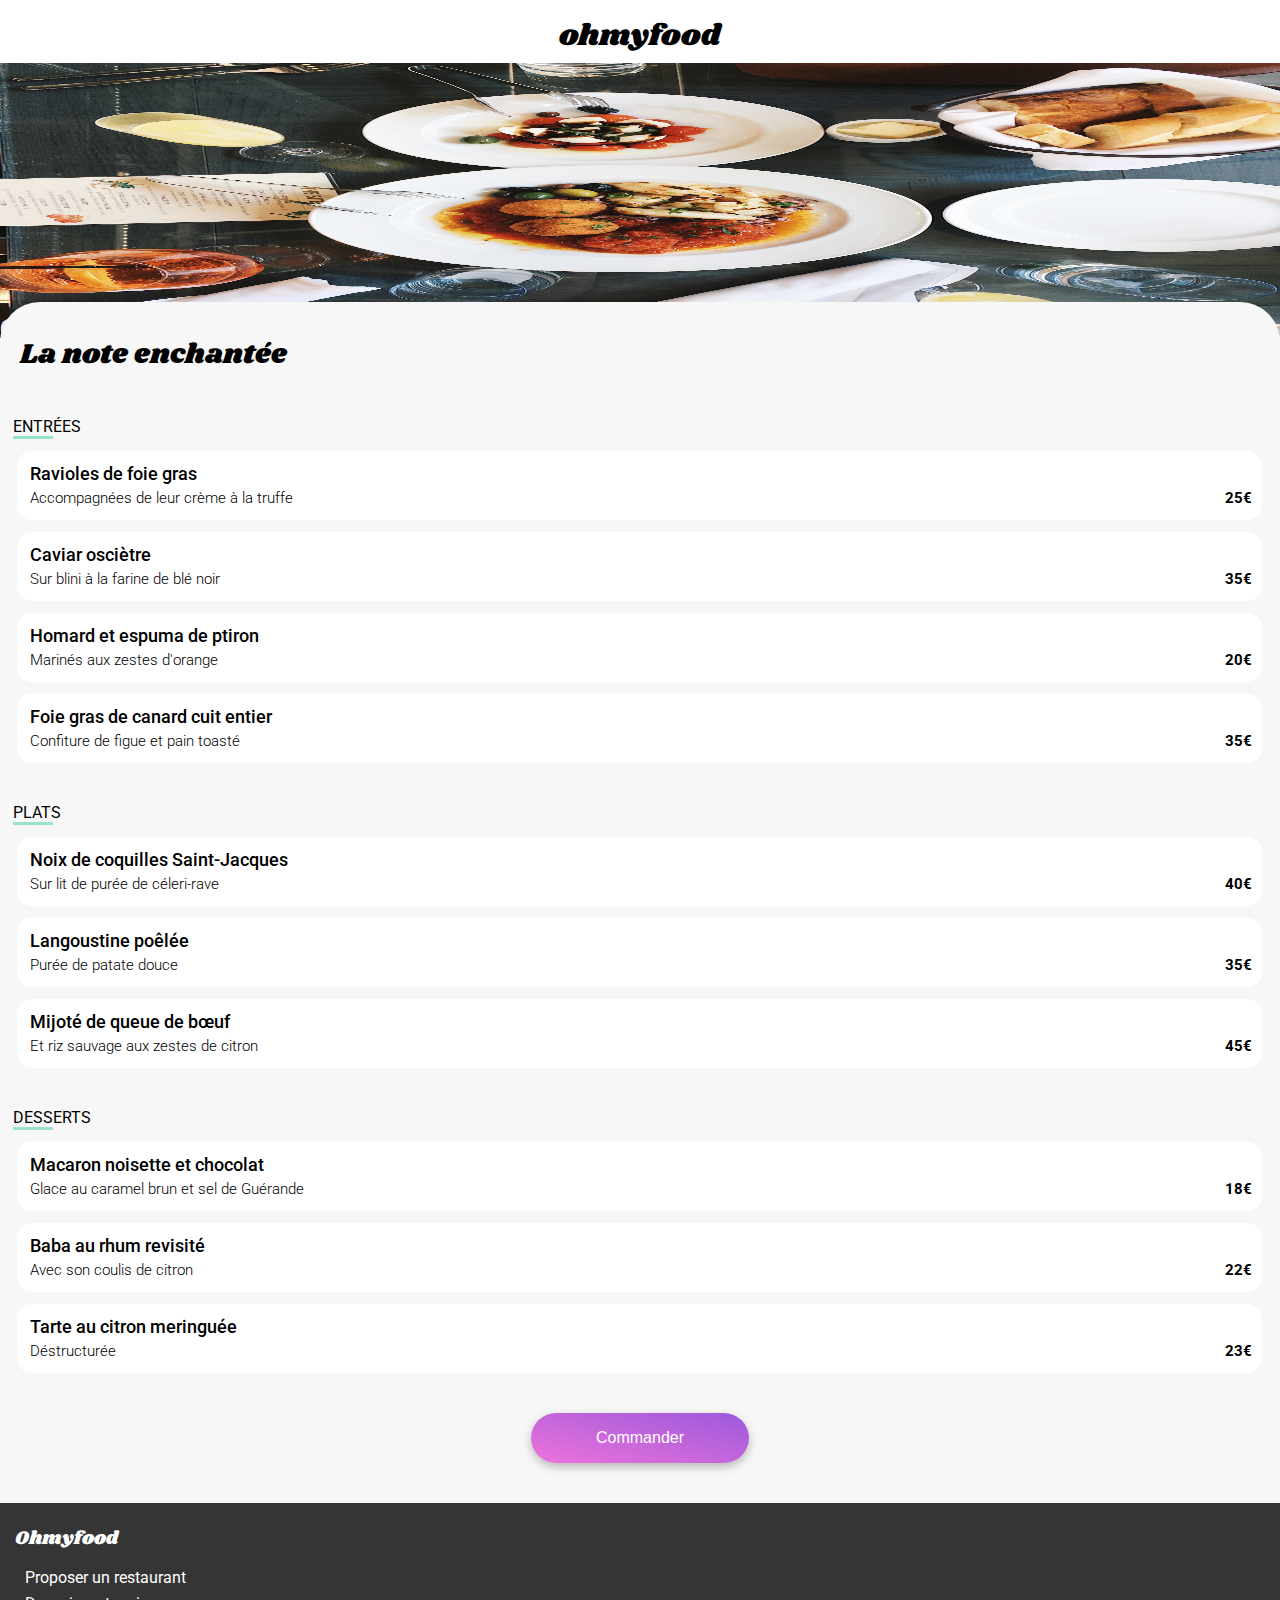
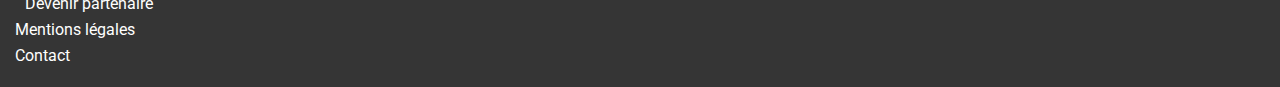
==== La note enchantée/index3.html @ 033668d3 "modifs des index et des css, menus smartphone ok." ====
<!DOCTYPE html>
<html lang="fr">
<head>
    <meta charset="UTF-8">
    <meta http-equiv="X-UA-Compatible" content="IE=edge">
    <meta name="viewport" content="width=device-width, initial-scale=1.0">
    <link rel="stylesheet" href="style.css">
    <link rel="stylesheet" href="https://cdnjs.cloudflare.com/ajax/libs/font-awesome/6.4.0/css/all.min.css" integrity="sha512-iecdLmaskl7CVkqkXNQ/ZH/XLlvWZOJyj7Yy7tcenmpD1ypASozpmT/E0iPtmFIB46ZmdtAc9eNBvH0H/ZpiBw==" crossorigin="anonymous" referrerpolicy="no-referrer" />
    <title>Ohmyfood</title>
</head>
<body>
    <header>
        <h1><a href="../index.html"><i class="fa-sharp fa-solid fa-arrow-left"></i></a>ohmyfood</h1>
    </header>

    <main>
        <section class="picture">
            <div class="image">  
                <img src="../images/stil-u2Lp8tXIcjw-unsplash.jpg" alt="plats de restaurant">
            </div>
        </section>

        <div class="la-note">
            <section class="menus">
                <div class="restaurants-title">
                    <h2>La note enchantée</h2>
                    <div class="icone"><i class="fa-regular fa-heart"></i></div> 
                </div>
                
                <div class="restaurants-cards">
                    <div class="repas"><p>ENTRÉES</p></div>
                    <article class="card">              
                        <a href="#">
                            <div class="card-content">
                                <div class="card-txt">
                                    <h3 class="card-title">Ravioles de foie gras</h3>                                 
                                    <p class="card-subtitle">Accompagnées de leur crème à la truffe<span>25€</span></p>
                                </div>
                            </div>
                         </a>          
                    </article>
                    <article class="card">              
                        <a href="#">
                            <div class="card-content">
                                <div class="card-txt">
                                    <h3 class="card-title">Caviar osciètre</h3>                                 
                                    <p class="card-subtitle">Sur blini à la farine de blé noir<span>35€</span></p>
                                </div>
                            </div>
                         </a>          
                    </article>
                    <article class="card">                
                        <a href="#">
                            <div class="card-content">
                                <div class="card-txt">
                                    <h3 class="card-title">Homard et espuma de ptiron</h3>                                 
                                    <p class="card-subtitle">Marinés aux zestes d'orange<span>20€</span></p>
                                </div>
                            </div>
                         </a>          
                    </article>
                    <article class="card">                
                        <a href="#">
                            <div class="card-content">
                                <div class="card-txt">
                                    <h3 class="card-title">Foie gras de canard cuit entier</h3>
                                    <p class="card-subtitle">Confiture de figue et pain toasté<span>35€</span></p>    
                                </div>
                            </div>
                         </a>          
                    </article>

                    <div class="repas"><p>PLATS</p></div>
                    <article class="card">              
                        <a href="#">
                            <div class="card-content">
                                <div class="card-txt">
                                    <h3 class="card-title">Noix de coquilles Saint-Jacques</h3>
                                    <p class="card-subtitle">Sur lit de purée de céleri-rave<span>40€</span></p>
                                </div>
                            </div>
                         </a>          
                    </article>
                    <article class="card">              
                        <a href="#">
                            <div class="card-content">
                                <div class="card-txt">
                                    <h3 class="card-title">Langoustine poêlée</h3>
                                    <p class="card-subtitle">Purée de patate douce <span>35€</span></p>
                                </div>
                            </div>
                         </a>          
                    </article>
                    <article class="card">                
                        <a href="#">
                            <div class="card-content">
                                <div class="card-txt">
                                    <h3 class="card-title">Mijoté de queue de bœuf</h3>
                                    <p class="card-subtitle">Et riz sauvage aux zestes de citron <span>45€</span></p>
                                </div>
                            </div>
                         </a>          
                    </article>

                    <div class="repas"><p>DESSERTS</p></div>
                    <article class="card">              
                        <a href="#">
                            <div class="card-content">
                                <div class="card-txt">
                                    <h3 class="card-title">Macaron noisette et chocolat</h3>
                                    <p class="card-subtitle">Glace au caramel brun et sel de Guérande <span>18€</span></p>
                                </div>
                            </div>
                         </a>          
                    </article>
                    <article class="card">              
                        <a href="#">
                            <div class="card-content">
                                <div class="card-txt">
                                    <h3 class="card-title">Baba au rhum revisité</h3>
                                    <p class="card-subtitle">Avec son coulis de citron <span>22€</span></p>
                                </div>
                            </div>
                         </a>          
                    </article>
                    <article class="card">                
                        <a href="#">
                            <div class="card-content">
                                <div class="card-txt">
                                    <h3 class="card-title">Tarte au citron meringuée</h3>
                                    <p class="card-subtitle">Déstructurée <span>23€</span></p>
                                </div>
                            </div>
                         </a>          
                    </article>
                </div>                           
            </section>
            <section class="button">
                <button>Commander</button>
            </section>
        </div> 
    </main>

    <footer> 
        <div class="pied-de-page">
            <h3>Ohmyfood</h3>
            <ul>
                <li><i class="fa-solid fa-utensils"></i>Proposer un restaurant</li>
                <li><i class="fa-solid fa-handshake-angle"></i>Devenir partenaire</li>
                <li>Mentions légales</li>
                <li>Contact</li>
            </ul>
        </div>
        
    </footer>
</body>
</html>
---- La note enchantée/style.css ----
@import url('https://fonts.googleapis.com/css2?family=Barlow&family=Lobster&family=Lora:ital@1&family=Prosto+One&family=Shrikhand&display=swap');
@import url('https://fonts.googleapis.com/css2?family=Barlow&family=Lobster&family=Lora:ital@1&family=Prosto+One&family=Roboto:wght@300;400;500&family=Shrikhand&display=swap');
*{
    padding: 0px;
    margin: 0px;
    box-sizing: border-box;
    text-decoration: none;
    list-style: none;
}

main{
    font-family: 'Roboto', sans-serif;
    background: #F7F7F7;
}

header{
    font-family: 'Shrikhand', cursive;
    text-align: center;
}

header h1{
    font-weight: 400;
    font-size: 30px;
    padding-top: 14px;
    padding-bottom: 5px;
}

.fa-arrow-left{
    font-size: 17px;
    position: absolute;
    left: 13px;
    top: 24px;
}

.image img{
    width: 100%;
    height: 275px;
}

/******section carte******/

.restaurants-title{
    display: flex;
    align-items: baseline;
    justify-content: space-between;
    
}

.la-note{
    background: #F7F7F7;
    border-radius: 40px 40px 0px 0px;
    position: relative;
    top: -40px;
}

.restaurants-title h2{
    font-family: 'Shrikhand', cursive;
    font-size: 28px;
    font-weight: 400;
    margin-left: 20px;
    padding-top: 32px;
    margin-bottom: 2px;
}

.icone {
    display: flex;
    justify-content: end;
    margin-right: 41px;
}

.fa-heart{
    font-size: 27px;
    
}

.repas{
    margin-top: 40px;
    margin-left: 13px;
    border-bottom: 3px solid #99E2D0; 
    width: 40px;
}

.restaurants-cards{
    display: flex;
    flex-wrap: wrap;
    justify-content: space-between;
}

.restaurants-cards .card {
    margin-top: 12px;
    margin-left: 17px;
    margin-right: 18px;
    border-radius: 15px;
    width: 100%;
    height: 69px;  
    padding-bottom: 15px;
    background: #FFFFFF;
}

.restaurants-cards a{
    color: black;
}

.restaurants-cards .card-content {
    width: 90%;
    margin-left: 13px;
    display: flex;
    flex-direction: column;
    align-content: space-between;
}

.restaurants-cards .card-txt{
    width: 100%;
    margin-bottom: 18px ;
    
}

.restaurants-cards .card-txt h3{
    font-size: 18px;
    font-weight: 500;
    padding-top: 12px;
    padding-bottom: 5px;
}

.restaurants-cards .card-txt p{
    font-size: 15px;
    font-weight: 300;
}


span{
    position: absolute;
    right: 28px;
    font-weight: 700;
}

.button{
    display: flex;
    justify-content: center;
    padding-top: 40px;
}

button{ 
    font-size: 16px;
    font-weight: 500;
    color: #FFFFFF;
    border: 0px;
    border-radius: 25px;
    width: 218px;
    height: 50px;
    box-shadow: 0px 4px 10px 0px #00000040;
    background: linear-gradient(193.33deg, #9356DC -11.44%, #FF79DA 123.93%);
}

 button:hover{
    opacity: 0.8;
    cursor: pointer;
    transition: 1s;
}

/*******pied de page********/

.pied-de-page{
    font-family: 'Roboto', sans-serif;
    background: #353535;
    color: #FFFFFF;
    padding-top: 22px;
    padding-bottom: 15px; 
}

.pied-de-page h3{
    font-family: 'Shrikhand', cursive;
    font-weight: 400;
    margin-left: 15px;
}

.pied-de-page ul{
    margin-top: 16px;
    margin-left: 15px;
}

.pied-de-page .fa-solid{
    font-size: 12px;
    margin-right: 10px;
}

.pied-de-page li{
    margin-bottom: 7px;
}
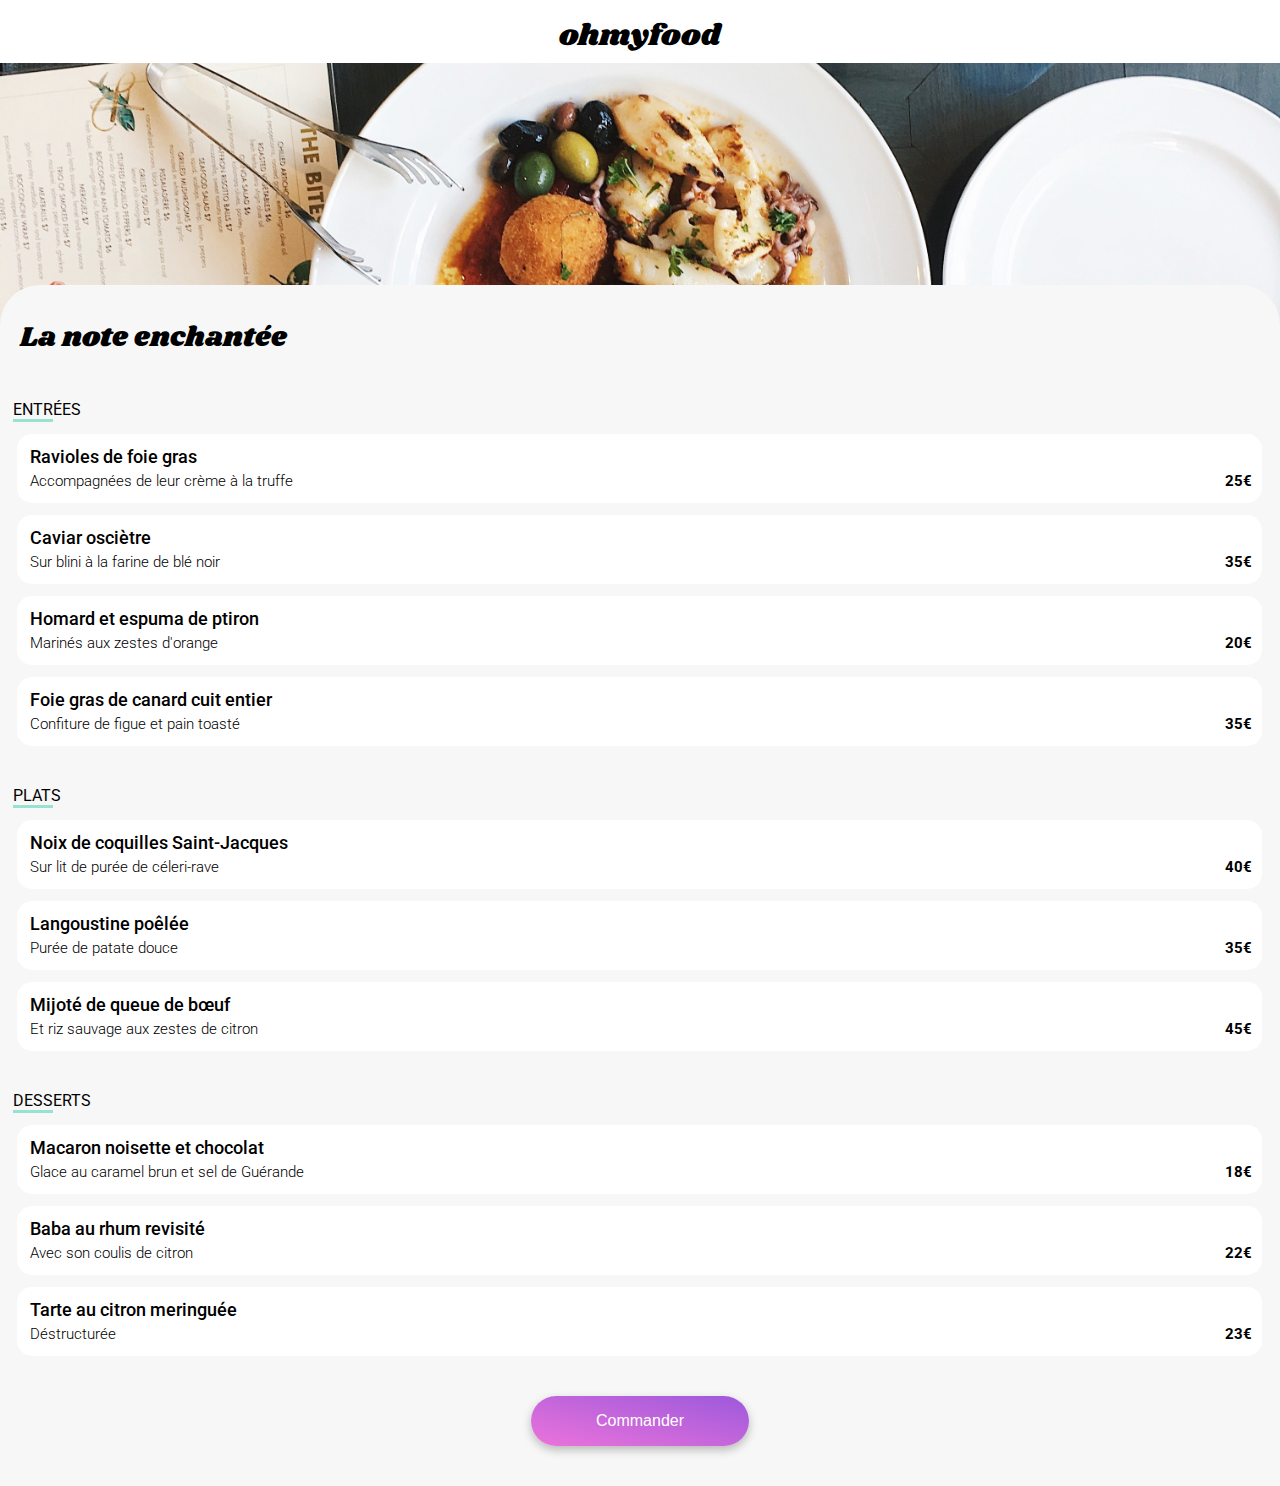
==== commit 96ae7e0b: "cartes menu ok" ====
--- a/La note enchantée/index3.html
+++ b/La note enchantée/index3.html
@@ -23,8 +23,7 @@
         <div class="la-note">
             <section class="menus">
                 <div class="restaurants-title">
-                    <h2>La note enchantée</h2>
-                    <div class="icone"><i class="fa-regular fa-heart"></i></div> 
+                    <h2>La note enchantée<i class="fa-regular fa-heart"></i></h2>
                 </div>
                 
                 <div class="restaurants-cards">
@@ -142,14 +141,24 @@
     </main>
 
     <footer> 
-        <div class="pied-de-page">
-            <h3>Ohmyfood</h3>
-            <ul>
-                <li><i class="fa-solid fa-utensils"></i>Proposer un restaurant</li>
-                <li><i class="fa-solid fa-handshake-angle"></i>Devenir partenaire</li>
-                <li>Mentions légales</li>
-                <li>Contact</li>
-            </ul>
+        <div class="footer">
+            <div class="foot-title">
+                <h3>Ohmyfood</h3>
+            </div>
+            <div class="foot-flex">
+                <div class="proposer">
+                    <ul>
+                        <li><i class="fa-solid fa-utensils"></i>Proposer un restaurant</li>
+                        <li><i class="fa-solid fa-handshake-angle"></i>Devenir partenaire</li>
+                    </ul>
+                </div>
+                <div class="mention">
+                    <ul>
+                        <li>Mentions légales</li>
+                        <li>Contact</li> 
+                    </ul>
+                </div>
+            </div>
         </div>
         
     </footer>
--- a/La note enchantée/style.css
+++ b/La note enchantée/style.css
@@ -35,22 +35,20 @@
 .image img{
     width: 100%;
     height: 275px;
+    object-fit: cover;
+    position: absolute;
+    z-index: 1;
 }
 
 /******section carte******/
-
-.restaurants-title{
-    display: flex;
-    align-items: baseline;
-    justify-content: space-between;
-    
-}
 
 .la-note{
     background: #F7F7F7;
     border-radius: 40px 40px 0px 0px;
-    position: relative;
-    top: -40px;
+    padding-bottom: 40px;
+    position: absolute;
+    z-index: 2;
+    top: 285px; 
 }
 
 .restaurants-title h2{
@@ -58,19 +56,13 @@
     font-size: 28px;
     font-weight: 400;
     margin-left: 20px;
-    padding-top: 32px;
+    margin-top: 32px;
     margin-bottom: 2px;
-}
-
-.icone {
-    display: flex;
-    justify-content: end;
-    margin-right: 41px;
 }
 
 .fa-heart{
     font-size: 27px;
-    
+    margin-left: 24px;
 }
 
 .repas{
@@ -152,7 +144,7 @@
     background: linear-gradient(193.33deg, #9356DC -11.44%, #FF79DA 123.93%);
 }
 
- button:hover{
+button:hover{
     opacity: 0.8;
     cursor: pointer;
     transition: 1s;
@@ -160,7 +152,7 @@
 
 /*******pied de page********/
 
-.pied-de-page{
+.footer{
     font-family: 'Roboto', sans-serif;
     background: #353535;
     color: #FFFFFF;
@@ -168,22 +160,130 @@
     padding-bottom: 15px; 
 }
 
-.pied-de-page h3{
+.footer h3{
     font-family: 'Shrikhand', cursive;
     font-weight: 400;
     margin-left: 15px;
 }
 
-.pied-de-page ul{
+.footer ul{
     margin-top: 16px;
     margin-left: 15px;
 }
 
-.pied-de-page .fa-solid{
+.footer .fa-solid{
     font-size: 12px;
     margin-right: 10px;
 }
 
-.pied-de-page li{
+.footer li{
     margin-bottom: 7px;
-}+}
+
+@media (min-width: 1440px) {
+
+    header{
+        height: 96px;
+        position: relative;
+        z-index: 3;
+        background-color: #FFFFFF;
+    }
+    
+    header h1{
+        padding-top: 26px;
+    }
+    
+    .fa-arrow-left{
+        top: 40px;
+    }
+    
+    .image{
+        position: absolute;
+        width: 100%;
+        height: 956px;
+        top: -234px;
+    }
+    
+    .image img{
+        z-index: 2;
+        object-fit: cover;
+        top: 250px;
+        height: 462px;  
+    }
+    
+    main{
+        background-color: #FFFFFF;
+        padding-bottom: -80px;
+    }
+    
+    .la-note{
+        margin: 0px 192px 0px 193px;
+        top: 440px;
+    }
+    
+    .restaurants-title{
+        width: 100%;  
+    }
+    
+    .restaurants-title h2{
+        margin-top: 51px;
+        text-align: center;    
+    }
+    
+    .restaurants-cards{
+        padding-left: 210px;
+        padding-right: 211px;
+    }
+    
+    span{
+        right: 245px;
+        font-weight: 700;
+        
+    }
+    
+    .foot-title h3{
+        padding-bottom: 0px;
+        position: relative;
+        bottom: 5px;
+    }
+    .footer {
+        display: flex;
+        flex-direction: row-reverse;
+        align-items: baseline;
+        padding-top: 64px;
+        padding-bottom: 31px;
+        position: absolute;
+        z-index: 3;
+        width: 100%;
+        top: 1660px;
+    }
+    
+    .foot-flex{
+        display: flex;
+    }
+    
+    .proposer ul{
+        display: flex;
+        margin-top: 0px;
+    }
+    
+    .proposer ul li{
+        font-weight: 500;
+    }
+    
+    .mention ul{
+        display: flex;
+        width: 267px;
+        margin-top: 0px;
+    }
+    
+    .footer ul li{
+        margin-right: 7px;
+        width: 188px; 
+    }
+    
+    .footer h3{
+        width: 137px;
+        margin-right:26px;
+    }
+    }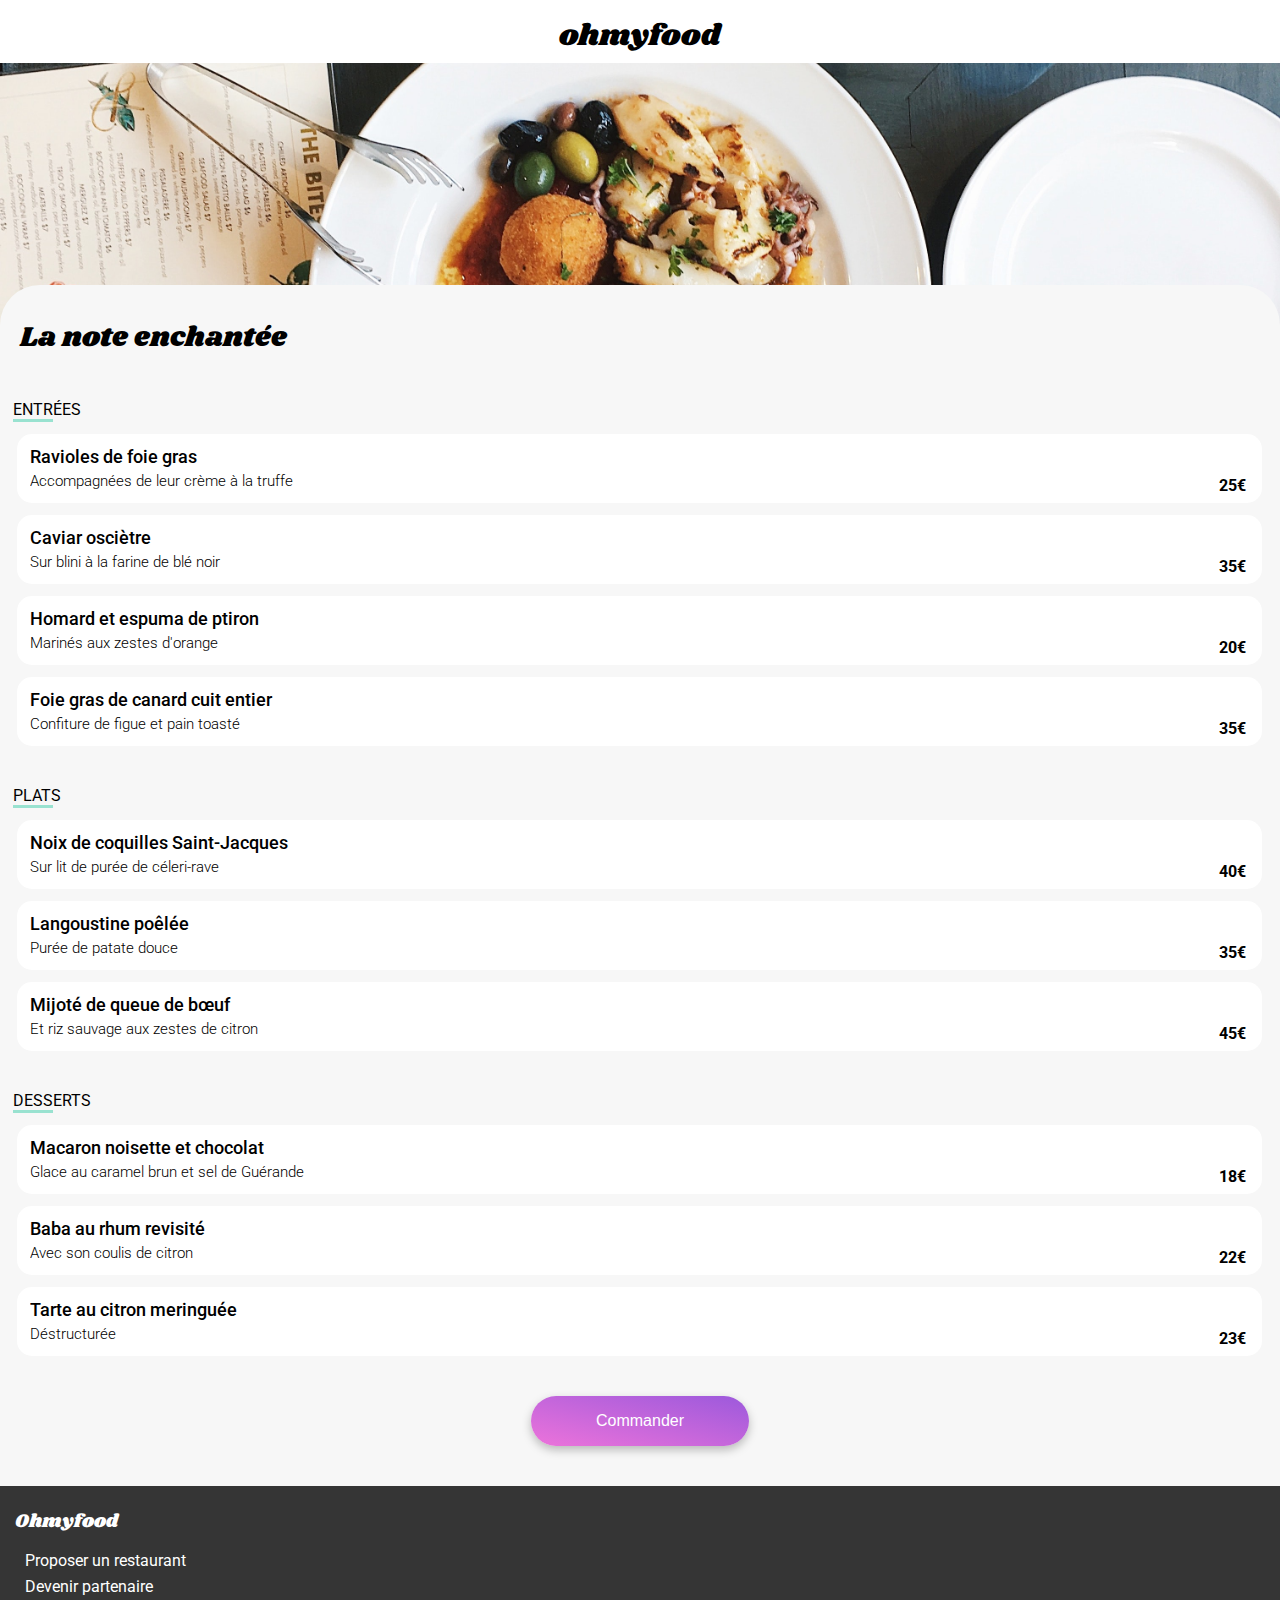
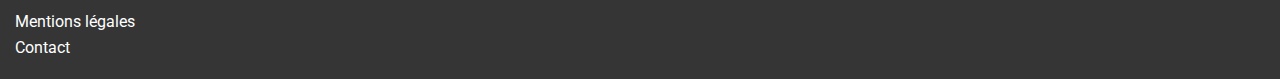
==== commit 4b2e214c: "heart hover 4menus et accueil ok, cloche 4menus ok" ====
--- a/La note enchantée/index3.html
+++ b/La note enchantée/index3.html
@@ -23,114 +23,114 @@
         <div class="la-note">
             <section class="menus">
                 <div class="restaurants-title">
-                    <h2>La note enchantée<i class="fa-regular fa-heart"></i></h2>
+                    <h2>La note enchantée<i class="fa-regular fa-heart"></i><i class="fa-solid fa-heart"></i></h2>
                 </div>
                 
                 <div class="restaurants-cards">
                     <div class="repas"><p>ENTRÉES</p></div>
                     <article class="card">              
-                        <a href="#">
                             <div class="card-content">
                                 <div class="card-txt">
                                     <h3 class="card-title">Ravioles de foie gras</h3>                                 
-                                    <p class="card-subtitle">Accompagnées de leur crème à la truffe<span>25€</span></p>
+                                    <p class="card-subtitle">Accompagnées de leur crème à la truffe</p>
                                 </div>
-                            </div>
-                         </a>          
+                                <p class="price">25€</p>
+                                <div class="bell"><i class="fa-solid fa-circle-check"></i></div>
+                            </div>          
                     </article>
                     <article class="card">              
-                        <a href="#">
                             <div class="card-content">
                                 <div class="card-txt">
                                     <h3 class="card-title">Caviar osciètre</h3>                                 
-                                    <p class="card-subtitle">Sur blini à la farine de blé noir<span>35€</span></p>
+                                    <p class="card-subtitle">Sur blini à la farine de blé noir</p>
                                 </div>
-                            </div>
-                         </a>          
+                                <p class="price">35€</p>
+                                <div class="bell"><i class="fa-solid fa-circle-check"></i></div>
+                            </div>          
                     </article>
                     <article class="card">                
-                        <a href="#">
                             <div class="card-content">
                                 <div class="card-txt">
                                     <h3 class="card-title">Homard et espuma de ptiron</h3>                                 
-                                    <p class="card-subtitle">Marinés aux zestes d'orange<span>20€</span></p>
+                                    <p class="card-subtitle">Marinés aux zestes d'orange</p>
                                 </div>
-                            </div>
-                         </a>          
+                                <p class="price">20€</p>
+                                <div class="bell"><i class="fa-solid fa-circle-check"></i></div>
+                            </div>          
                     </article>
                     <article class="card">                
-                        <a href="#">
                             <div class="card-content">
                                 <div class="card-txt">
                                     <h3 class="card-title">Foie gras de canard cuit entier</h3>
-                                    <p class="card-subtitle">Confiture de figue et pain toasté<span>35€</span></p>    
+                                    <p class="card-subtitle">Confiture de figue et pain toasté</p>    
                                 </div>
-                            </div>
-                         </a>          
+                                <p class="price">35€</p>
+                                <div class="bell"><i class="fa-solid fa-circle-check"></i></div>
+                            </div>          
                     </article>
 
                     <div class="repas"><p>PLATS</p></div>
                     <article class="card">              
-                        <a href="#">
                             <div class="card-content">
                                 <div class="card-txt">
                                     <h3 class="card-title">Noix de coquilles Saint-Jacques</h3>
-                                    <p class="card-subtitle">Sur lit de purée de céleri-rave<span>40€</span></p>
+                                    <p class="card-subtitle">Sur lit de purée de céleri-rave</p>
                                 </div>
-                            </div>
-                         </a>          
+                                <p class="price">40€</p>
+                                <div class="bell"><i class="fa-solid fa-circle-check"></i></div>
+                            </div>          
                     </article>
                     <article class="card">              
-                        <a href="#">
                             <div class="card-content">
                                 <div class="card-txt">
                                     <h3 class="card-title">Langoustine poêlée</h3>
-                                    <p class="card-subtitle">Purée de patate douce <span>35€</span></p>
+                                    <p class="card-subtitle">Purée de patate douce</p>
                                 </div>
-                            </div>
-                         </a>          
+                                <p class="price">35€</p>
+                                <div class="bell"><i class="fa-solid fa-circle-check"></i></div>
+                            </div>          
                     </article>
                     <article class="card">                
-                        <a href="#">
                             <div class="card-content">
                                 <div class="card-txt">
                                     <h3 class="card-title">Mijoté de queue de bœuf</h3>
-                                    <p class="card-subtitle">Et riz sauvage aux zestes de citron <span>45€</span></p>
+                                    <p class="card-subtitle">Et riz sauvage aux zestes de citron</p>
                                 </div>
-                            </div>
-                         </a>          
+                                <p class="price">45€</p>
+                                <div class="bell"><i class="fa-solid fa-circle-check"></i></div>
+                            </div>          
                     </article>
 
                     <div class="repas"><p>DESSERTS</p></div>
                     <article class="card">              
-                        <a href="#">
                             <div class="card-content">
                                 <div class="card-txt">
                                     <h3 class="card-title">Macaron noisette et chocolat</h3>
-                                    <p class="card-subtitle">Glace au caramel brun et sel de Guérande <span>18€</span></p>
+                                    <p class="card-subtitle">Glace au caramel brun et sel de Guérande</p>
                                 </div>
-                            </div>
-                         </a>          
+                                <p class="price">18€</p>
+                                <div class="bell"><i class="fa-solid fa-circle-check"></i></div>
+                            </div>          
                     </article>
                     <article class="card">              
-                        <a href="#">
                             <div class="card-content">
                                 <div class="card-txt">
                                     <h3 class="card-title">Baba au rhum revisité</h3>
-                                    <p class="card-subtitle">Avec son coulis de citron <span>22€</span></p>
+                                    <p class="card-subtitle">Avec son coulis de citron</p>
                                 </div>
-                            </div>
-                         </a>          
+                                <p class="price">22€</p>
+                                <div class="bell"><i class="fa-solid fa-circle-check"></i></div>
+                            </div>          
                     </article>
                     <article class="card">                
-                        <a href="#">
                             <div class="card-content">
                                 <div class="card-txt">
                                     <h3 class="card-title">Tarte au citron meringuée</h3>
-                                    <p class="card-subtitle">Déstructurée <span>23€</span></p>
+                                    <p class="card-subtitle">Déstructurée</p>
                                 </div>
-                            </div>
-                         </a>          
+                                <p class="price">23€</p>
+                                <div class="bell"><i class="fa-solid fa-circle-check"></i></div>
+                            </div>          
                     </article>
                 </div>                           
             </section>
--- a/La note enchantée/style.css
+++ b/La note enchantée/style.css
@@ -60,8 +60,25 @@
     margin-bottom: 2px;
 }
 
+.restaurants-title .fa-solid{
+    position: relative;
+    left: -47px;
+    top: 1px;
+    font-size: 24px;
+    color: transparent;
+    background: linear-gradient(193.33deg, #9356DC -11.44%, #FF79DA 123.93%);
+    background-clip: text;
+    -webkit-background-clip: text;
+    opacity: 0;
+}
+
+.restaurants-title .fa-solid:hover{
+    opacity: 1;
+    transition: 500ms;
+}
+
 .fa-heart{
-    font-size: 27px;
+    font-size: 22px;
     margin-left: 24px;
 }
 
@@ -94,15 +111,15 @@
 }
 
 .restaurants-cards .card-content {
-    width: 90%;
     margin-left: 13px;
     display: flex;
-    flex-direction: column;
-    align-content: space-between;
+    flex-direction: row;
+    overflow: hidden; 
+    cursor: pointer;
 }
 
 .restaurants-cards .card-txt{
-    width: 100%;
+    
     margin-bottom: 18px ;
     
 }
@@ -121,9 +138,45 @@
 
 
 span{
-    position: absolute;
-    right: 28px;
+    margin-left: 50px;
     font-weight: 700;
+    opacity: 1;
+}
+
+.price{
+    display: flex;
+    align-items: flex-end;
+    margin-left: auto;
+    font-weight: 700;
+    margin-bottom: 13.5px;
+    
+}
+
+
+
+/******cloche******/
+
+.bell{
+    display: flex;
+    justify-content: center;
+    padding-top: 25px;
+    font-size: 20px;
+    background-color: #99E2D0;
+    color: #ffffff;
+    margin-top: 0px;
+    margin-left: 16px;
+    margin-right: -59px;
+    border-radius: 0 15px 15px 0;
+    width: 59px;
+    height: 69px;  
+    padding-bottom: 15px;
+    
+}
+
+.restaurants-cards .card-content:hover{
+    margin-right: 59px;
+    transition: 500ms;
+    overflow: visible;
 }
 
 .button{
@@ -148,11 +201,14 @@
     opacity: 0.8;
     cursor: pointer;
     transition: 1s;
+    box-shadow: 0px 10px 15px 0px #00000040;
 }
 
 /*******pied de page********/
 
 .footer{
+    position: relative;
+    top: 1423px;
     font-family: 'Roboto', sans-serif;
     background: #353535;
     color: #FFFFFF;
@@ -178,6 +234,10 @@
 
 .footer li{
     margin-bottom: 7px;
+}
+
+.footer li a{
+    color: #ffffff;
 }
 
 @media (min-width: 1440px) {
